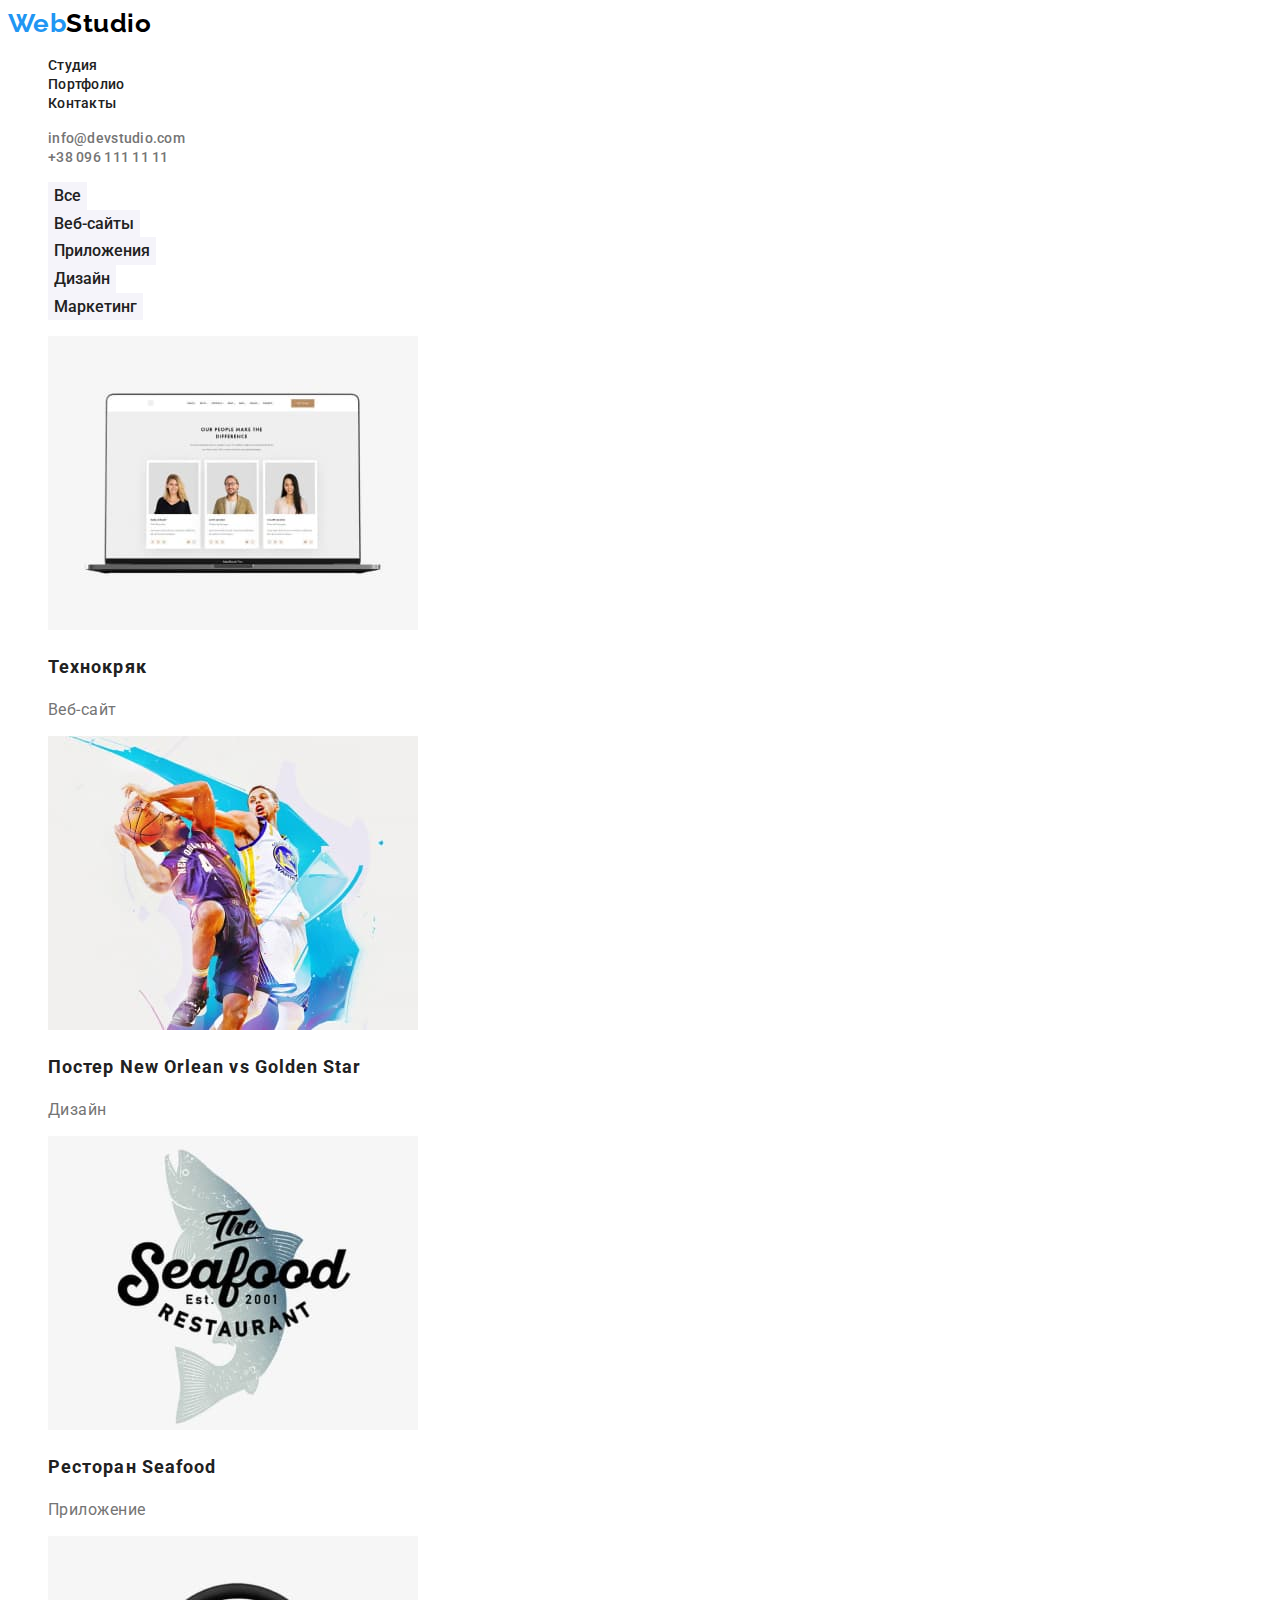
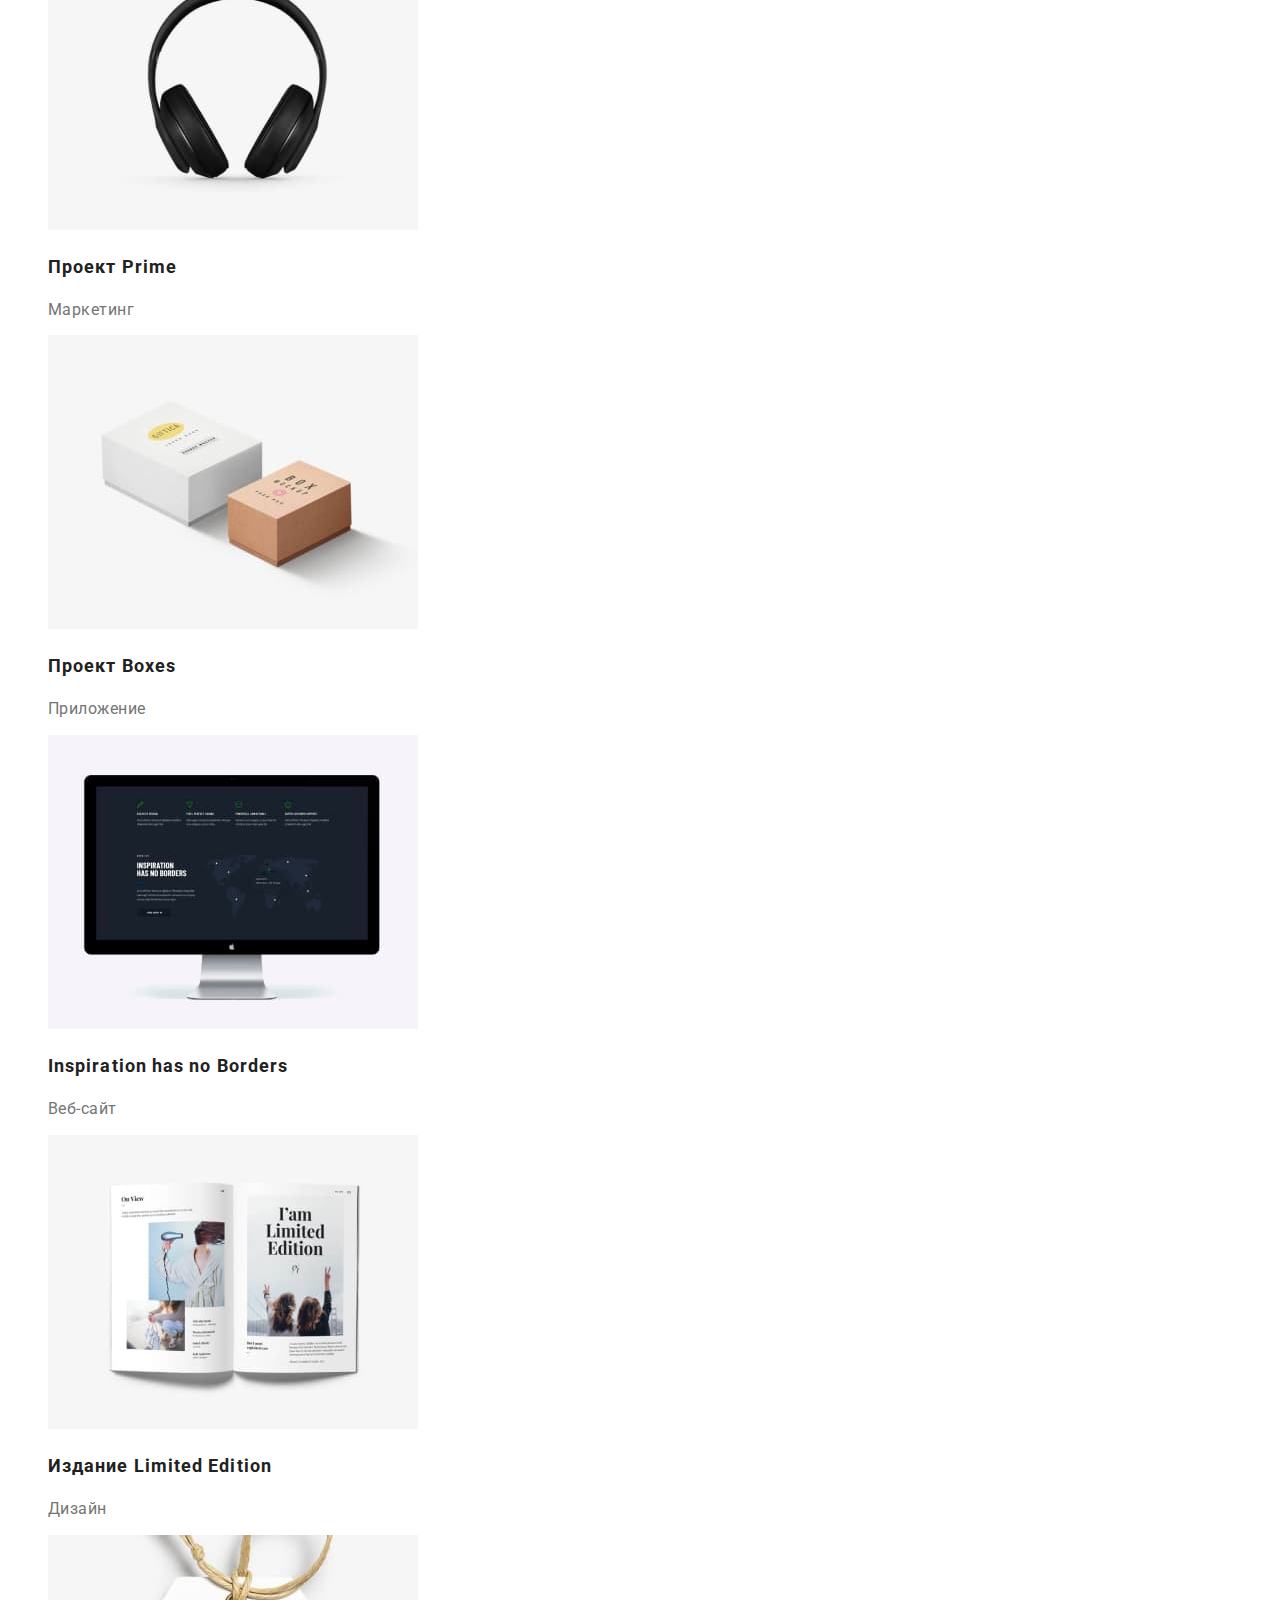
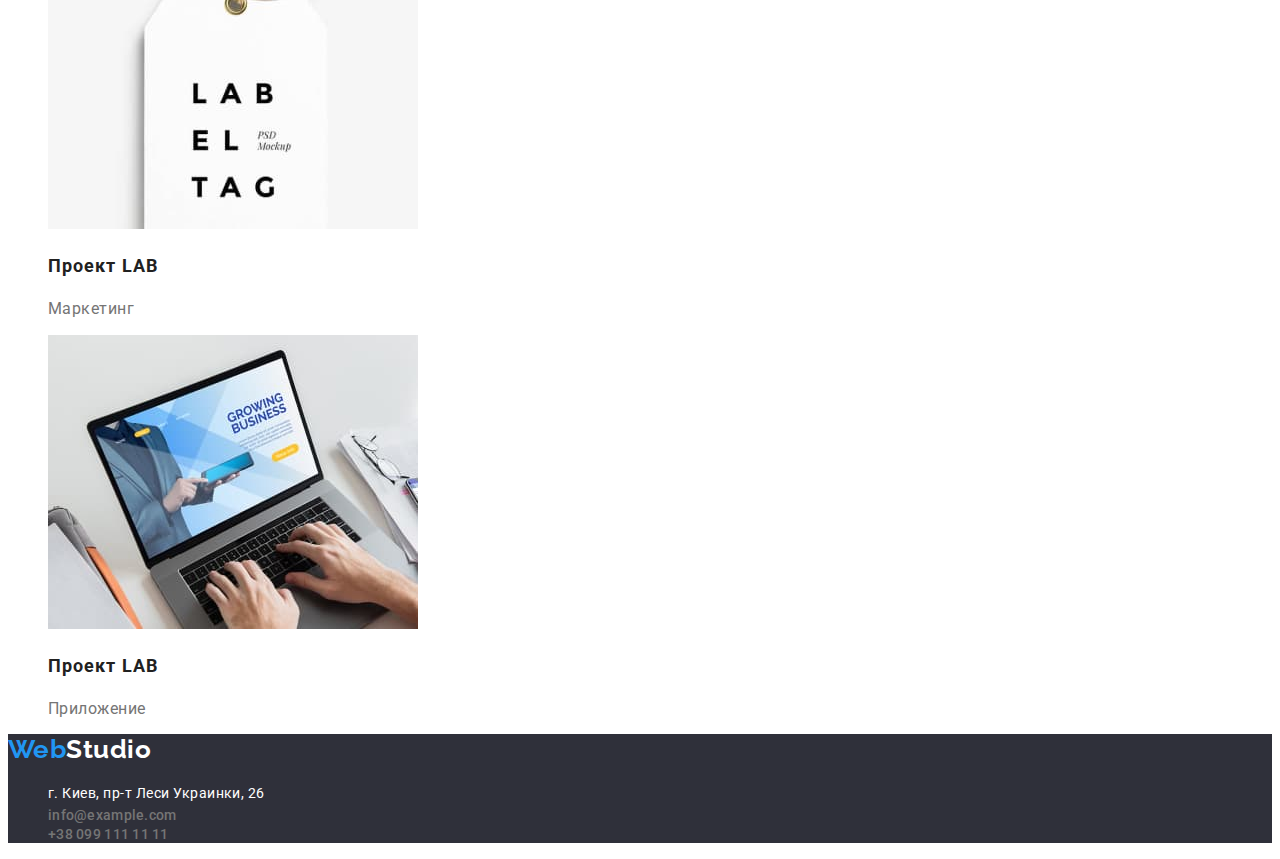
==== portfolio.html @ 804b34a3 "add files" ====
<!DOCTYPE html>
<html lang="ru">
    <head>
        <meta charset="UTF-8">
        <meta http-equiv="X-UA-Compatible" content="IE=edge">
        <meta name="viewport" content="width=device-width, initial-scale=1.0">
        <link rel="stylesheet" href="./css/styles.css">
        <link rel="preconnect" href="https://fonts.googleapis.com">
        <link rel="preconnect" href="https://fonts.gstatic.com" crossorigin>
        <link href="https://fonts.googleapis.com/css2?family=Raleway:wght@700&family=Roboto:wght@400;500;700;900&display=swap" rel="stylesheet">
        <title>WebStudio</title>
    </head>
<body>
    <header class="header">
        <nav class="header-nav">
            <a class="link-logo link" href="./index.html" lang="en">
            <span class="logo-web">Web</span><span class="logo-studio">Studio</span></a>
            <ul class="header-list list">
                <li class="header-item"><a href="./index.html" class="header-link link">Студия</a></li>
                <li class="header-item"><a href="./portfolio.html" class="header-link link">Портфолио</a></li>
                <li class="header-item"><a href="#contacts" class="header-link link">Контакты</a></li>
            </ul>
        </nav>
        <ul class="contacts-list list">
            <li><a href="mailto:info@devstudio.com" class="mail link">info@devstudio.com</a></li>
            <li><a href="tel:+380961111111" class="tel link">+38 096 111 11 11</a></li>
        </ul>
    </header>
    <main>
        <nav class="portfilio-nav">
            <ul class="portfilio-nav-list list">
                <li><button type="button" class="nav-btn">Все</button></li>
                <li><button type="button" class="nav-btn">Веб-сайты</button></li>
                <li><button type="button" class="nav-btn">Приложения</button></li>
                <li><button type="button" class="nav-btn">Дизайн</button></li>
                <li><button type="button" class="nav-btn">Маркетинг</button></li>
            </ul>
        </nav>
        <section class="posters">
            <ul class="posters-list list">
                <li><img src="./img/poster_1.jpg" alt="Технокряк" width="370" height="294"><h2 class="posters-title">Технокряк</h2><p class="text-ander-img">Веб-сайт</p></li>
                <li><img src="./img/poster_2.jpg" alt="Постер New Orlean vs Golden Star" width="370" height="294"><h2 class="posters-title">Постер New Orlean vs Golden Star</h2><p class="text-ander-img">Дизайн</p></li>
                <li><img src="./img/poster_3.jpg" alt="Ресторан Seafood" width="370" height="294"><h2 class="posters-title">Ресторан Seafood</h2><p class="text-ander-img">Приложение</p></li>
                <li><img src="./img/poster_4.jpg" alt="Проект Prime" width="370" height="294"><h2 class="posters-title">Проект Prime</h2><p class="text-ander-img">Маркетинг</p></li>
                <li><img src="./img/poster_5.jpg" alt="Проект Boxes" width="370" height="294"><h2 class="posters-title">Проект Boxes</h2><p class="text-ander-img">Приложение</p></li>
                <li><img src="./img/poster_6.jpg" alt="Inspiration has no Borders" width="370" height="294"><h2 class="posters-title">Inspiration has no Borders</h2><p class="text-ander-img">Веб-сайт</p></li>
                <li><img src="./img/poster_7.jpg" alt="Издание Limited Edition" width="370" height="294"><h2 class="posters-title">Издание Limited Edition</h2><p class="text-ander-img">Дизайн</p></li>
                <li><img src="./img/poster_8.jpg" alt="Проект LAB Маркетинг" width="370" height="294"><h2 class="posters-title">Проект LAB</h2><p class="text-ander-img">Маркетинг</p></li>
                <li><img src="./img/poster_9.jpg" alt="Проект LAB Приложение" width="370" height="294"><h2 class="posters-title">Проект LAB</h2><p class="text-ander-img">Приложение</p></li>
            </ul>
        </section>
    </main>
    <footer class="footer">
        <a class="link-logo link" href="./index.html" lang="en">
        <span class="logo-web">Web</span><span class="footer-logo-studio">Studio</span></a>
        <address>
            <a id="contacts"></a>
            <ul class="footer-list list">
                <li><a href="https://www.google.com/maps/place/%D0%B1%D1%83%D0%BB.+%D0%9B%D0%B5%D1%81%D0%B8+%D0%A3%D0%BA%D1%80%D0%B0%D0%B8%D0%BD%D0%BA%D0%B8,+26,+%D0%9A%D0%B8%D0%B5%D0%B2,+02000/@50.4265807,30.5383858,17z/data=!3m1!4b1!4m5!3m4!1s0x40d4cf0e033ecbe9:0x57a4dffefec77da0!8m2!3d50.4265807!4d30.5383858" target="_blank" rel="noopener noreferrer nofollow" class="address link">г. Киев, пр-т Леси Украинки, 26</a></li>
                <li><a href="mailto:info@example.com" class="mail link">info@example.com</a></li>
                <li><a href="tel:+380991111111" class="tel link">+38 099 111 11 11</a></li>
            </ul>
        </address>
    </footer>

</body>
</html>
---- css/styles.css ----
:root {
--accent-color: #2196F3;

}


body {
 /* color:#212121; */
font-family: 'Roboto', sans-serif;
font-size: 16px;
letter-spacing: 0.03em;
color: #757575;
}

.list {
    list-style: none;
}

.link {
    text-decoration: none;
}

/* ---------------------------------HEADER--------------------------*/

.link-logo {
font-family: 'Raleway';
font-style: normal;
font-weight: 700;
font-size: 26px;
line-height: 1.20;
}

.logo-web {
color: #2196F3; 
}

.logo-studio {
color: #000000;
}

.header-item {
color: #212121;
}
.header-link {
color: inherit;
font-weight: 500;
font-size: 14px;
line-height:1.10;
letter-spacing: 0.02em
}

.header-link:hover,
.header-link:focus {
color: var(--accent-color)
}

.mail {
font-family: 'Roboto';
font-style: normal;
font-weight: 500;
font-size: 14px;
line-height: 1.10;
letter-spacing: 0.02em;
color: #757575;
}

.mail:hover,
.mail:focus {
color: var(--accent-color)
}

.tel {
font-family: 'Roboto';
font-style: normal;
font-weight: 500;
font-size: 14px;
line-height: 1.10;
letter-spacing: 0.02em;
color: #757575;
}

.tel:hover,
.tel:focus {
color: var(--accent-color)
}

/* ----------------------Секция заказать услуги---------------- */
.services {
background-color: #2F303A;;
}

.services-title {
font-weight: 900;
font-size: 44px;
line-height: 1.36;
text-align: center;
letter-spacing: 0.06em;
text-transform: uppercase;
color: #FFFFFF;
}
.services-btn {
font-family: 'Roboto';
font-style: normal;
color: #FFFFFF;
background-color: #F5F4FA;
cursor: pointer;
border: none;
font-weight: 700;
font-size: 16px;
line-height: 1.90;
/* display: flex;
align-items: center;
text-align: center; */
letter-spacing: 0.06em;
background-color: #2196F3;
}

.services-btn:hover {
color: #FFFFFF;
background-color: #188CE8;
}

/* ----------------------------Преимущества-------------------- */

.advantages-sicret-title {
position: absolute;
white-space: nowrap;
width: 1px;
height: 1px;
overflow: hidden;
border: 0;
padding: 0;
clip: rect(0 0 0 0);
clip-path: inset(50%);
margin: -1px;
}
.advantages-title-list {
font-weight: 700;
font-size: 14px;
line-height: 1.10;
text-transform: uppercase;
color: #212121;
}
.text-after-title {
font-weight: 400;
font-size: 14px;
line-height: 1.70;
}

/* -------------------------Чем мы занимаемся---------------- */

.our-work-title {
font-weight: 700;
font-size: 36px;
line-height: 1.16;
text-align: center;
color: #212121;    
}

/* ---------------------------Наша команда----------------------- */

.our-team-title {
font-weight: 700;
font-size: 36px;
line-height: 1.16;
text-align: center;
color: #212121;
}

.our-team-name {
font-weight: 500;
font-size: 16px;
line-height: 1.18;
/* text-align: center; */
color: #212121;
}
.text-after-name {
font-size: 16px;
line-height: 1.18px;
/* text-align: center; */
}

/* ---------------------------------FOOTER-------------------- */

.footer-logo-studio {
font-family: 'Raleway';
font-style: normal;
color: #FFFFFF;
}


.footer {
background-color:#2F303A;
}

.address {
font-family: 'Roboto';
font-style: normal;
font-size: 14px;
line-height: 1.70;
color: #FFFFFF;
}

/* -----------------------------2page PORTFOLIO--------------- */

/* -----------------------------portfilio-nav----------------- */

.nav-btn {
font-family: 'Roboto';
font-style: normal;
font-weight: 500;
font-size: 16px;
line-height: 1.60;
color: #212121;
background-color: #F5F4FA;
cursor: pointer;
border: none;
}

.nav-btn:hover,
.nav-btn:focus {
color: #FFFFFF;
background-color: #2196F3;    
}

/* ---------------------------------POSTERS----------------- */

.posters-title {
font-weight: 700;
font-size: 18px;
line-height: 2.00;
letter-spacing: 0.06em;
color: #212121;
}
.text-ander-img {
font-family: 'Roboto';
font-style: normal;
font-size: 16px;
line-height: 1.18;
}
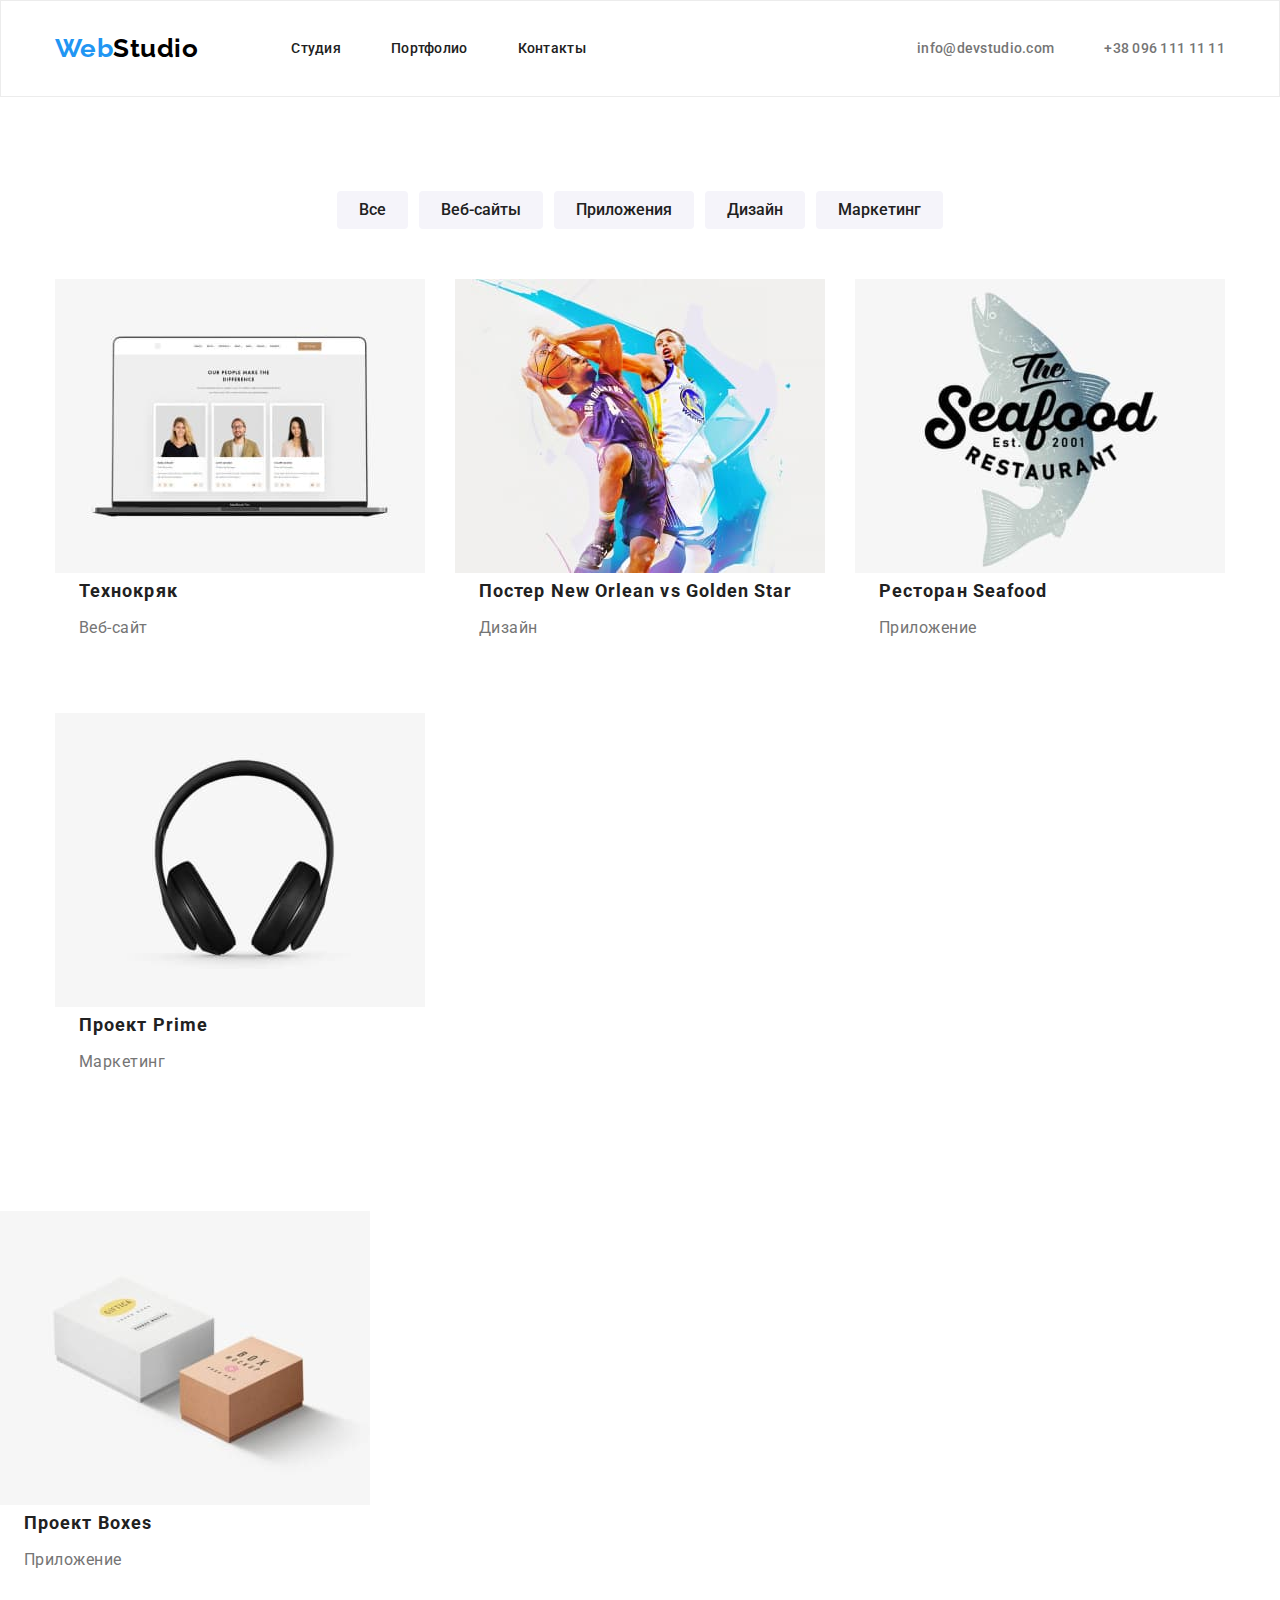
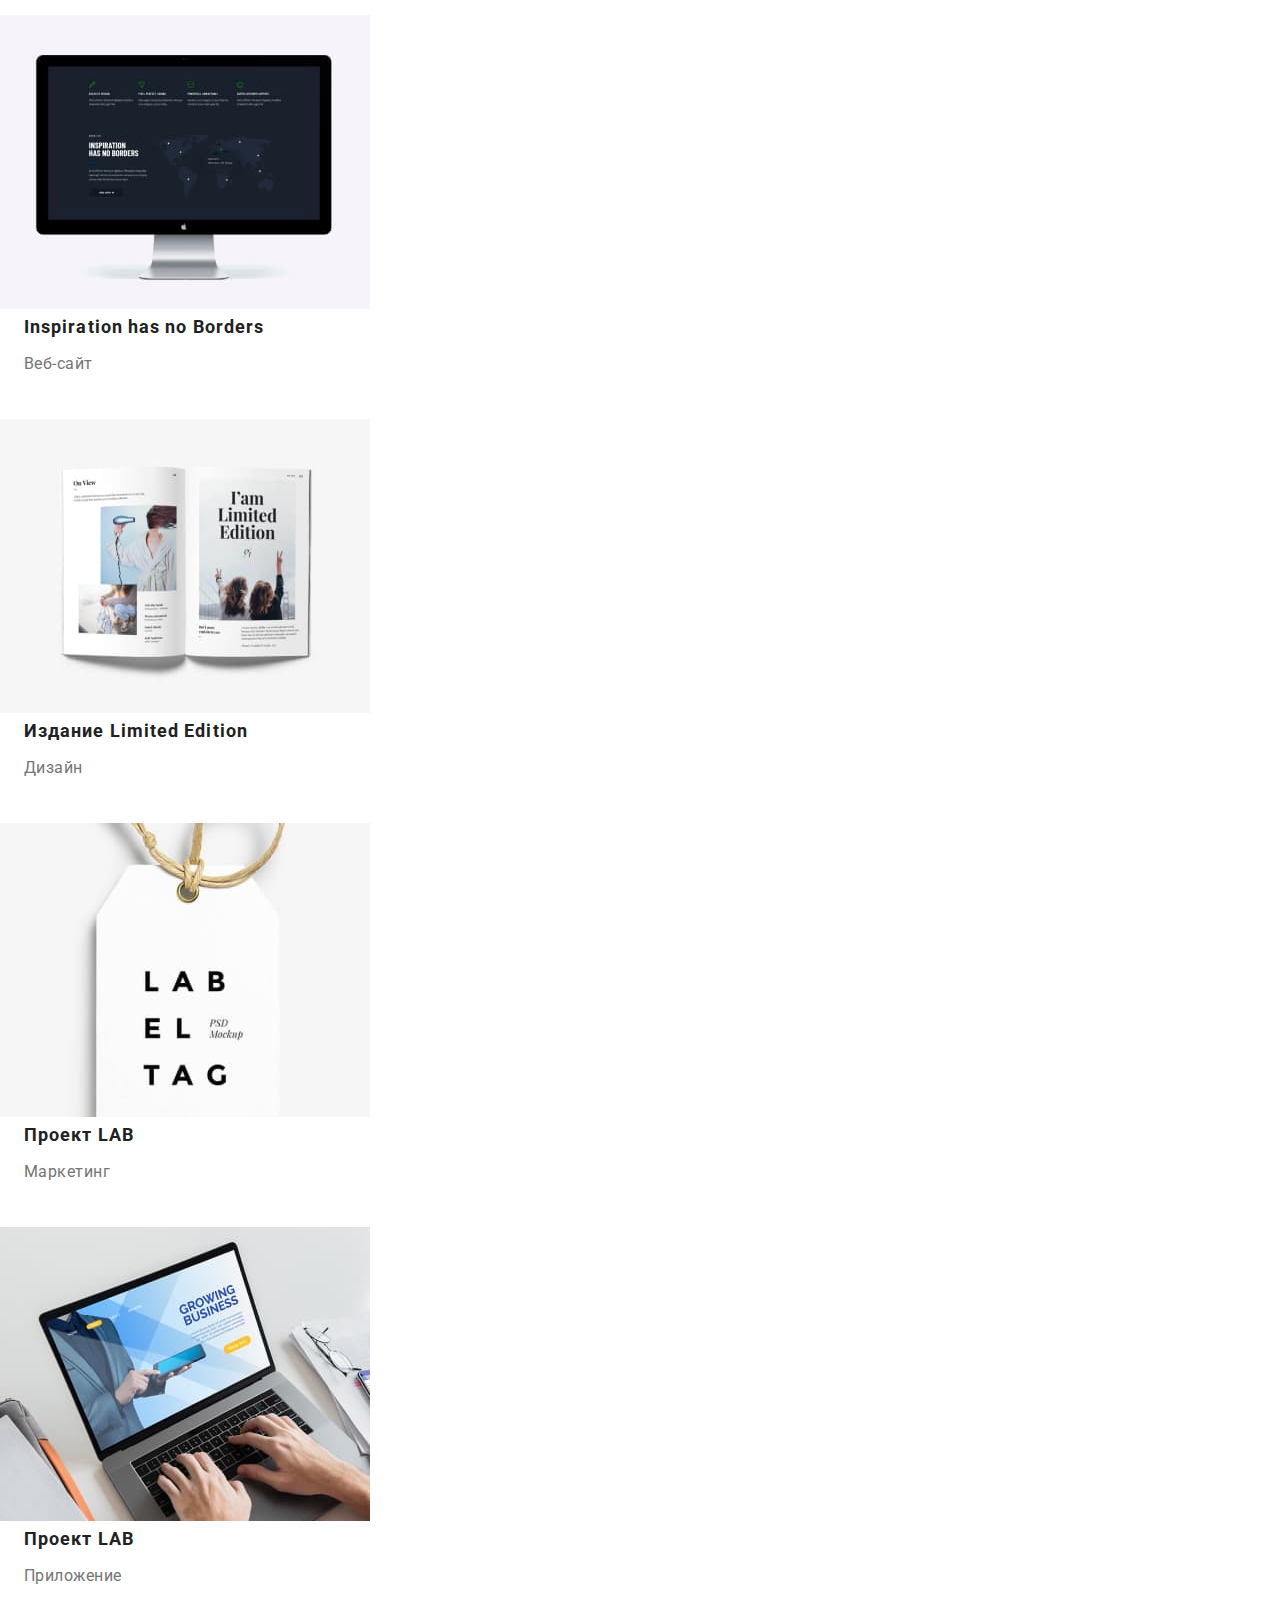
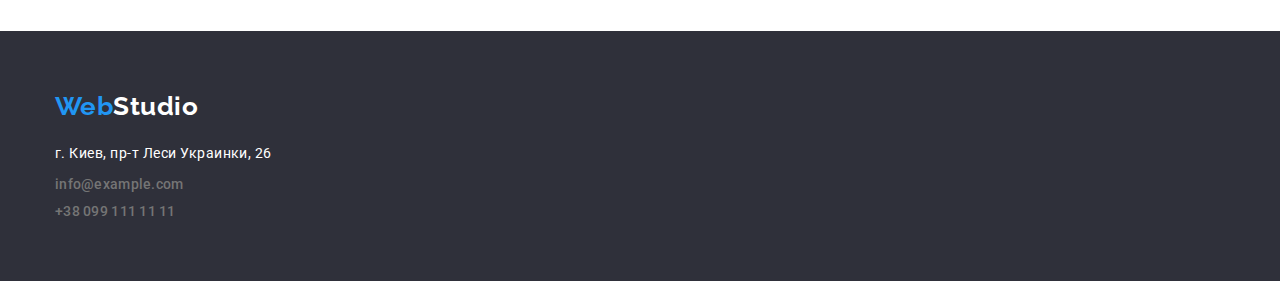
==== commit 76576c97: "flex and pading" ====
--- a/portfolio.html
+++ b/portfolio.html
@@ -4,14 +4,16 @@
         <meta charset="UTF-8">
         <meta http-equiv="X-UA-Compatible" content="IE=edge">
         <meta name="viewport" content="width=device-width, initial-scale=1.0">
-        <link rel="stylesheet" href="./css/styles.css">
         <link rel="preconnect" href="https://fonts.googleapis.com">
         <link rel="preconnect" href="https://fonts.gstatic.com" crossorigin>
         <link href="https://fonts.googleapis.com/css2?family=Raleway:wght@700&family=Roboto:wght@400;500;700;900&display=swap" rel="stylesheet">
+        <link rel="stylesheet" href="https://cdnjs.cloudflare.com/ajax/libs/modern-normalize/1.1.0/modern-normalize.min.css">
+        <link rel="stylesheet" href="./css/styles.css">
         <title>WebStudio</title>
     </head>
 <body>
     <header class="header">
+        <div class="container">
         <nav class="header-nav">
             <a class="link-logo link" href="./index.html" lang="en">
             <span class="logo-web">Web</span><span class="logo-studio">Studio</span></a>
@@ -21,47 +23,87 @@
                 <li class="header-item"><a href="#contacts" class="header-link link">Контакты</a></li>
             </ul>
         </nav>
+        <div class="header-contact">
         <ul class="contacts-list list">
             <li><a href="mailto:info@devstudio.com" class="mail link">info@devstudio.com</a></li>
             <li><a href="tel:+380961111111" class="tel link">+38 096 111 11 11</a></li>
         </ul>
+        </div>
+        </div>
     </header>
-    <main>
-        <nav class="portfilio-nav">
-            <ul class="portfilio-nav-list list">
-                <li><button type="button" class="nav-btn">Все</button></li>
-                <li><button type="button" class="nav-btn">Веб-сайты</button></li>
-                <li><button type="button" class="nav-btn">Приложения</button></li>
-                <li><button type="button" class="nav-btn">Дизайн</button></li>
-                <li><button type="button" class="nav-btn">Маркетинг</button></li>
+    <main class="main">
+        <div class="container">
+        <nav class="portfolio-nav">
+            <ul class="portfolio-nav-list list">
+                <li class="portfolio-btn"><button type="button" class="nav-btn">Все</button></li>
+                <li class="portfolio-btn"><button type="button" class="nav-btn">Веб-сайты</button></li>
+                <li class="portfolio-btn"><button type="button" class="nav-btn">Приложения</button></li>
+                <li class="portfolio-btn"><button type="button" class="nav-btn">Дизайн</button></li>
+                <li class="portfolio-btn"><button type="button" class="nav-btn">Маркетинг</button></li>
             </ul>
         </nav>
         <section class="posters">
             <ul class="posters-list list">
-                <li><img src="./img/poster_1.jpg" alt="Технокряк" width="370" height="294"><h2 class="posters-title">Технокряк</h2><p class="text-ander-img">Веб-сайт</p></li>
-                <li><img src="./img/poster_2.jpg" alt="Постер New Orlean vs Golden Star" width="370" height="294"><h2 class="posters-title">Постер New Orlean vs Golden Star</h2><p class="text-ander-img">Дизайн</p></li>
-                <li><img src="./img/poster_3.jpg" alt="Ресторан Seafood" width="370" height="294"><h2 class="posters-title">Ресторан Seafood</h2><p class="text-ander-img">Приложение</p></li>
-                <li><img src="./img/poster_4.jpg" alt="Проект Prime" width="370" height="294"><h2 class="posters-title">Проект Prime</h2><p class="text-ander-img">Маркетинг</p></li>
-                <li><img src="./img/poster_5.jpg" alt="Проект Boxes" width="370" height="294"><h2 class="posters-title">Проект Boxes</h2><p class="text-ander-img">Приложение</p></li>
-                <li><img src="./img/poster_6.jpg" alt="Inspiration has no Borders" width="370" height="294"><h2 class="posters-title">Inspiration has no Borders</h2><p class="text-ander-img">Веб-сайт</p></li>
-                <li><img src="./img/poster_7.jpg" alt="Издание Limited Edition" width="370" height="294"><h2 class="posters-title">Издание Limited Edition</h2><p class="text-ander-img">Дизайн</p></li>
-                <li><img src="./img/poster_8.jpg" alt="Проект LAB Маркетинг" width="370" height="294"><h2 class="posters-title">Проект LAB</h2><p class="text-ander-img">Маркетинг</p></li>
-                <li><img src="./img/poster_9.jpg" alt="Проект LAB Приложение" width="370" height="294"><h2 class="posters-title">Проект LAB</h2><p class="text-ander-img">Приложение</p></li>
+                <li class="posters-block">
+                    <img src="./img/poster_1.jpg" alt="Технокряк" width="370" height="294">
+                    <h2 class="posters-title">Технокряк</h2>
+                    <p class="text-ander-img">Веб-сайт</p>
+                </li>
+                <li class="posters-block">
+                    <img src="./img/poster_2.jpg" alt="Постер New Orlean vs Golden Star" width="370" height="294">
+                    <h2 class="posters-title">Постер New Orlean vs Golden Star</h2>
+                    <p class="text-ander-img">Дизайн</p>
+                </li>
+                <li class="posters-block">
+                    <img src="./img/poster_3.jpg" alt="Ресторан Seafood" width="370" height="294">
+                    <h2 class="posters-title">Ресторан Seafood</h2>
+                    <p class="text-ander-img">Приложение</p>
+                </li>
+                <li class="posters-block">
+                    <img src="./img/poster_4.jpg" alt="Проект Prime" width="370" height="294">
+                    <h2 class="posters-title">Проект Prime</h2>
+                    <p class="text-ander-img">Маркетинг</p></div>
+                </li>
+                <li class="posters-block">
+                    <img src="./img/poster_5.jpg" alt="Проект Boxes" width="370" height="294">
+                    <h2 class="posters-title">Проект Boxes</h2>
+                    <p class="text-ander-img">Приложение</p></div>
+                </li>
+                <li class="posters-block">
+                    <img src="./img/poster_6.jpg" alt="Inspiration has no Borders" width="370" height="294">
+                    <h2 class="posters-title">Inspiration has no Borders</h2>
+                    <p class="text-ander-img">Веб-сайт</p></div>
+                </li>
+                <li class="posters-block">
+                    <img src="./img/poster_7.jpg" alt="Издание Limited Edition" width="370" height="294">
+                    <h2 class="posters-title">Издание Limited Edition</h2>
+                    <p class="text-ander-img">Дизайн</p></div>
+                </li>
+                <li class="posters-block">
+                    <img src="./img/poster_8.jpg" alt="Проект LAB Маркетинг" width="370" height="294">
+                    <h2 class="posters-title">Проект LAB</h2>
+                    <p class="text-ander-img">Маркетинг</p>
+                </li>
+                <li class="posters-block"><img src="./img/poster_9.jpg" alt="Проект LAB Приложение" width="370" height="294">
+                    <h2 class="posters-title">Проект LAB</h2>
+                    <p class="text-ander-img">Приложение</p>
+                </li>
             </ul>
+        </div>
         </section>
     </main>
     <footer class="footer">
+        <div class="container">
         <a class="link-logo link" href="./index.html" lang="en">
         <span class="logo-web">Web</span><span class="footer-logo-studio">Studio</span></a>
-        <address>
-            <a id="contacts"></a>
+        <address id="contacts">
             <ul class="footer-list list">
-                <li><a href="https://www.google.com/maps/place/%D0%B1%D1%83%D0%BB.+%D0%9B%D0%B5%D1%81%D0%B8+%D0%A3%D0%BA%D1%80%D0%B0%D0%B8%D0%BD%D0%BA%D0%B8,+26,+%D0%9A%D0%B8%D0%B5%D0%B2,+02000/@50.4265807,30.5383858,17z/data=!3m1!4b1!4m5!3m4!1s0x40d4cf0e033ecbe9:0x57a4dffefec77da0!8m2!3d50.4265807!4d30.5383858" target="_blank" rel="noopener noreferrer nofollow" class="address link">г. Киев, пр-т Леси Украинки, 26</a></li>
-                <li><a href="mailto:info@example.com" class="mail link">info@example.com</a></li>
-                <li><a href="tel:+380991111111" class="tel link">+38 099 111 11 11</a></li>
+                <li class="footer-contact"><a href="https://www.google.com/maps/place/%D0%B1%D1%83%D0%BB.+%D0%9B%D0%B5%D1%81%D0%B8+%D0%A3%D0%BA%D1%80%D0%B0%D0%B8%D0%BD%D0%BA%D0%B8,+26,+%D0%9A%D0%B8%D0%B5%D0%B2,+02000/@50.4265807,30.5383858,17z/data=!3m1!4b1!4m5!3m4!1s0x40d4cf0e033ecbe9:0x57a4dffefec77da0!8m2!3d50.4265807!4d30.5383858" target="_blank" rel="noopener noreferrer nofollow" class="address link">г. Киев, пр-т Леси Украинки, 26</a></li>
+                <li class="footer-contact"><a href="mailto:info@example.com" class="mail link">info@example.com</a></li>
+                <li class="footer-contact"><a href="tel:+380991111111" class="tel link">+38 099 111 11 11</a></li>
             </ul>
         </address>
+        </div>
     </footer>
-
 </body>
 </html>--- a/css/styles.css
+++ b/css/styles.css
@@ -1,8 +1,6 @@
 :root {
 --accent-color: #2196F3;
-
-}
-
+}
 
 body {
  /* color:#212121; */
@@ -12,15 +10,51 @@
 color: #757575;
 }
 
+h1,h2,h3,h4,h5,h6,p {
+padding: 0;
+margin: 0;
+}
+
+img {
+    display: block;
+    max-width: 100%;
+    height: auto;
+}
+
 .list {
-    list-style: none;
+padding: 0;
+margin: 0;
+list-style: none;
 }
 
 .link {
-    text-decoration: none;
-}
-
-/* ---------------------------------HEADER--------------------------*/
+text-decoration: none;
+}
+
+.container {
+width: 1200px;
+padding-left: 15px;
+padding-right: 15px;
+margin: 0 auto;
+/* outline: 1px solid red; */
+}
+
+/* ---------------------------------HEADER--------------------------*/ 
+
+.header .container {
+display: flex;
+align-items: center;
+}
+.header {
+padding-top: 32px;
+padding-bottom: 32px;
+border: 1px solid #ECECEC;
+}
+
+.header-nav {
+display: flex;
+align-items: center;
+}
 
 .link-logo {
 font-family: 'Raleway';
@@ -28,6 +62,7 @@
 font-weight: 700;
 font-size: 26px;
 line-height: 1.20;
+margin-right: 93px;
 }
 
 .logo-web {
@@ -38,9 +73,18 @@
 color: #000000;
 }
 
+.header-list {
+display: flex;
+}
+
+.header-item:not(:last-child) {
+margin-right: 50px;
+}
+
 .header-item {
 color: #212121;
 }
+
 .header-link {
 color: inherit;
 font-weight: 500;
@@ -54,6 +98,14 @@
 color: var(--accent-color)
 }
 
+.header-contact {
+margin-left: auto;
+}
+
+.contacts-list {
+display: flex;
+}
+
 .mail {
 font-family: 'Roboto';
 font-style: normal;
@@ -62,6 +114,7 @@
 line-height: 1.10;
 letter-spacing: 0.02em;
 color: #757575;
+padding-right: 50px;
 }
 
 .mail:hover,
@@ -87,6 +140,14 @@
 /* ----------------------Секция заказать услуги---------------- */
 .services {
 background-color: #2F303A;;
+}
+
+.services-content {
+width: 696px;
+text-align: center;
+margin: 0 auto; 
+padding-top: 200px;
+padding-bottom: 200px; 
 }
 
 .services-title {
@@ -97,6 +158,7 @@
 letter-spacing: 0.06em;
 text-transform: uppercase;
 color: #FFFFFF;
+/* padding-top: 200px; */
 }
 .services-btn {
 font-family: 'Roboto';
@@ -108,11 +170,11 @@
 font-weight: 700;
 font-size: 16px;
 line-height: 1.90;
-/* display: flex;
-align-items: center;
-text-align: center; */
 letter-spacing: 0.06em;
 background-color: #2196F3;
+margin: 30px;
+padding: 10px 32px;
+border-radius: 4px;
 }
 
 .services-btn:hover {
@@ -134,12 +196,27 @@
 clip-path: inset(50%);
 margin: -1px;
 }
+
+.advantages-list {
+display: flex;
+padding-top: 94px;
+}
+
+.advantages-text-list {
+max-width: 270px;
+}
+
+.advantages-text-list:not(:last-child){
+margin-right: 30px;
+}
+
 .advantages-title-list {
 font-weight: 700;
 font-size: 14px;
 line-height: 1.10;
 text-transform: uppercase;
 color: #212121;
+padding-bottom: 10px;
 }
 .text-after-title {
 font-weight: 400;
@@ -154,10 +231,38 @@
 font-size: 36px;
 line-height: 1.16;
 text-align: center;
-color: #212121;    
+color: #212121;
+padding-top: 94px;
+padding-bottom: 50px;    
+}
+
+.our-work-list {
+display: flex;
+padding-bottom: 94px;
+}
+
+.our-work-img:not(:last-child){
+margin-right: 30px;
 }
 
 /* ---------------------------Наша команда----------------------- */
+
+.our-team {
+background-color: #F5F4FA;
+}
+
+.our-team-block {
+height: 368px;
+border-radius: 0px 0px 4px 4px;
+background-color: #FFFFFF;
+box-shadow: 0px 1px 3px rgba(0, 0, 0, 0.12), 
+0px 1px 1px rgba(0, 0, 0, 0.14), 
+0px 2px 1px rgba(0, 0, 0, 0.2);
+}
+
+.our-team-block:not(:last-child){
+margin-right: 30px;
+}
 
 .our-team-title {
 font-weight: 700;
@@ -165,19 +270,29 @@
 line-height: 1.16;
 text-align: center;
 color: #212121;
+padding-top: 94px;
+margin-bottom: 50px;
+}
+
+.our-team-list {
+display: flex;
+padding-bottom: 94px;
 }
 
 .our-team-name {
 font-weight: 500;
 font-size: 16px;
 line-height: 1.18;
-/* text-align: center; */
-color: #212121;
+text-align: center;
+color: #212121;
+padding-top: 30px;
+/* padding-bottom: 10px; */
 }
 .text-after-name {
 font-size: 16px;
 line-height: 1.18px;
-/* text-align: center; */
+text-align: center;
+margin-top: 10px;
 }
 
 /* ---------------------------------FOOTER-------------------- */
@@ -191,6 +306,16 @@
 
 .footer {
 background-color:#2F303A;
+padding-top: 60px;
+padding-bottom: 60px;
+}
+
+.footer-list {
+margin-top: 20px;
+}
+
+.footer-contact:not(:last-child) {
+margin-bottom: 9px;
 }
 
 .address {
@@ -224,6 +349,40 @@
 }
 
 /* ---------------------------------POSTERS----------------- */
+.posters {
+padding-bottom: 94px;
+}
+
+.portfolio-nav {
+padding-top: 94px;
+padding-bottom: 50px;
+}
+
+.portfolio-nav-list {
+display: flex;
+justify-content: center;
+}
+
+.nav-btn {
+padding: 6px 22px;
+border-radius: 4px;
+}
+
+.portfolio-btn:not(:last-child){
+margin-right: 11px; 
+}
+
+.posters-list {
+display: flex;
+flex-wrap: wrap;
+gap: 30px;
+}
+
+.posters-block {
+width: 370px;
+height: 404px;
+}
+
 
 .posters-title {
 font-weight: 700;
@@ -231,10 +390,13 @@
 line-height: 2.00;
 letter-spacing: 0.06em;
 color: #212121;
+padding-left: 24px;
+padding-bottom: 10px;
 }
 .text-ander-img {
 font-family: 'Roboto';
 font-style: normal;
 font-size: 16px;
 line-height: 1.18;
+padding-left: 24px;
 }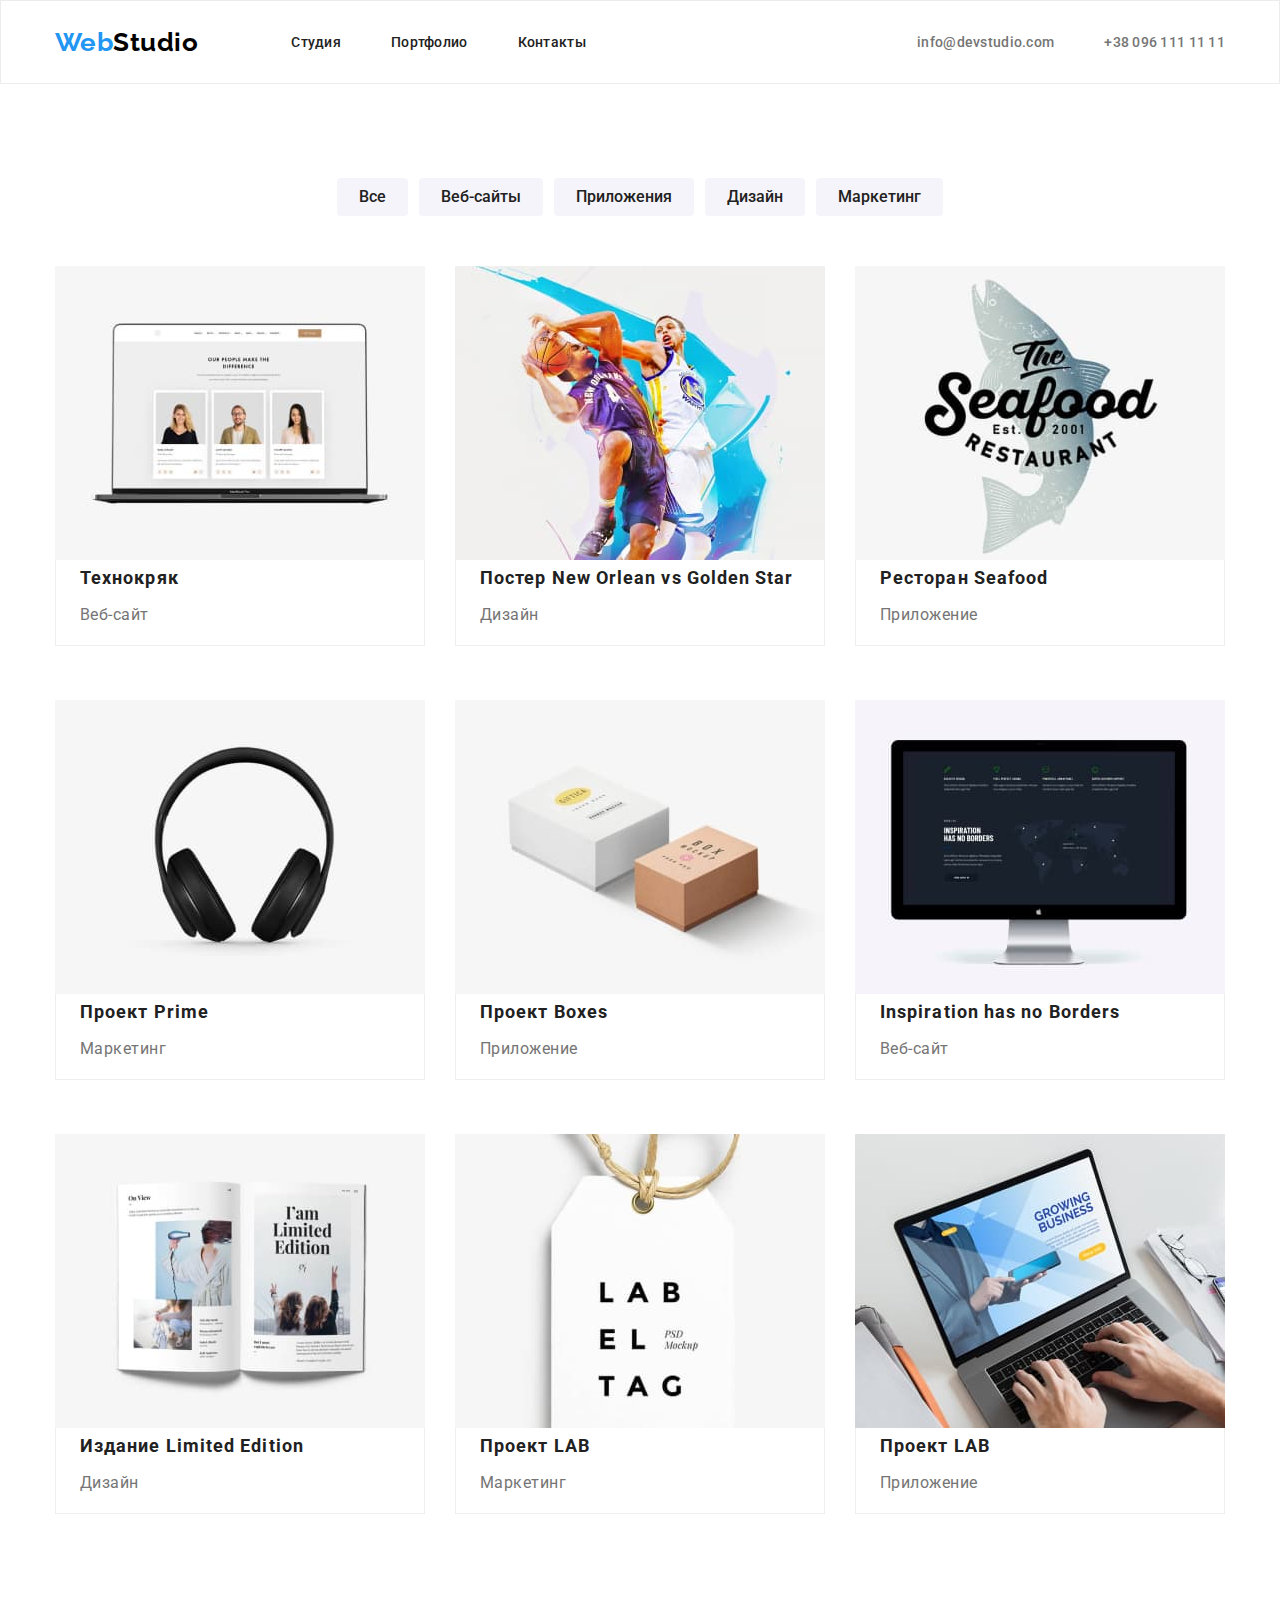
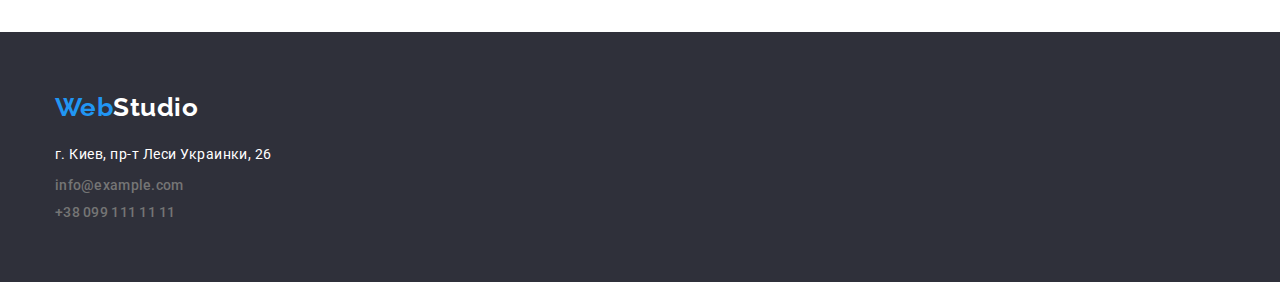
==== commit dd805550: "fix bag" ====
--- a/portfolio.html
+++ b/portfolio.html
@@ -46,47 +46,48 @@
             <ul class="posters-list list">
                 <li class="posters-block">
                     <img src="./img/poster_1.jpg" alt="Технокряк" width="370" height="294">
-                    <h2 class="posters-title">Технокряк</h2>
-                    <p class="text-ander-img">Веб-сайт</p>
+                    <div class="content-posters"><h2 class="posters-title">Технокряк</h2>
+                    <p class="text-ander-img">Веб-сайт</p></div>
                 </li>
                 <li class="posters-block">
                     <img src="./img/poster_2.jpg" alt="Постер New Orlean vs Golden Star" width="370" height="294">
-                    <h2 class="posters-title">Постер New Orlean vs Golden Star</h2>
-                    <p class="text-ander-img">Дизайн</p>
+                    <div class="content-posters"><h2 class="posters-title">Постер New Orlean vs Golden Star</h2>
+                    <p class="text-ander-img">Дизайн</p></div>
                 </li>
                 <li class="posters-block">
                     <img src="./img/poster_3.jpg" alt="Ресторан Seafood" width="370" height="294">
-                    <h2 class="posters-title">Ресторан Seafood</h2>
-                    <p class="text-ander-img">Приложение</p>
+                    <div class="content-posters"><h2 class="posters-title">Ресторан Seafood</h2>
+                    <p class="text-ander-img">Приложение</p></div>
                 </li>
                 <li class="posters-block">
                     <img src="./img/poster_4.jpg" alt="Проект Prime" width="370" height="294">
-                    <h2 class="posters-title">Проект Prime</h2>
+                    <div class="content-posters"><h2 class="posters-title">Проект Prime</h2>
                     <p class="text-ander-img">Маркетинг</p></div>
                 </li>
                 <li class="posters-block">
                     <img src="./img/poster_5.jpg" alt="Проект Boxes" width="370" height="294">
-                    <h2 class="posters-title">Проект Boxes</h2>
+                    <div class="content-posters"><h2 class="posters-title">Проект Boxes</h2>
                     <p class="text-ander-img">Приложение</p></div>
                 </li>
                 <li class="posters-block">
                     <img src="./img/poster_6.jpg" alt="Inspiration has no Borders" width="370" height="294">
-                    <h2 class="posters-title">Inspiration has no Borders</h2>
+                    <div class="content-posters"><h2 class="posters-title">Inspiration has no Borders</h2>
                     <p class="text-ander-img">Веб-сайт</p></div>
                 </li>
                 <li class="posters-block">
                     <img src="./img/poster_7.jpg" alt="Издание Limited Edition" width="370" height="294">
-                    <h2 class="posters-title">Издание Limited Edition</h2>
+                    <div class="content-posters"><h2 class="posters-title">Издание Limited Edition</h2>
                     <p class="text-ander-img">Дизайн</p></div>
                 </li>
                 <li class="posters-block">
                     <img src="./img/poster_8.jpg" alt="Проект LAB Маркетинг" width="370" height="294">
-                    <h2 class="posters-title">Проект LAB</h2>
-                    <p class="text-ander-img">Маркетинг</p>
+                    <div class="content-posters"><h2 class="posters-title">Проект LAB</h2>
+                    <p class="text-ander-img">Маркетинг</p></div>
                 </li>
                 <li class="posters-block"><img src="./img/poster_9.jpg" alt="Проект LAB Приложение" width="370" height="294">
-                    <h2 class="posters-title">Проект LAB</h2>
-                    <p class="text-ander-img">Приложение</p>
+                    <div class="content-posters">
+                        <h2 class="posters-title">Проект LAB</h2>
+                    <p class="text-ander-img">Приложение</p></div>
                 </li>
             </ul>
         </div>
--- a/css/styles.css
+++ b/css/styles.css
@@ -46,8 +46,8 @@
 align-items: center;
 }
 .header {
-padding-top: 32px;
-padding-bottom: 32px;
+/* padding-top: 32px;
+padding-bottom: 32px; */
 border: 1px solid #ECECEC;
 }
 
@@ -75,6 +75,8 @@
 
 .header-list {
 display: flex;
+padding-top: 32px;
+padding-bottom: 32px;
 }
 
 .header-item:not(:last-child) {
@@ -399,4 +401,11 @@
 font-size: 16px;
 line-height: 1.18;
 padding-left: 24px;
+}
+
+.content-posters {
+border-width: 0px 1px 1px 1px;
+border-style: solid;
+border-color: #EEEEEE;
+padding-bottom: 20px;
 }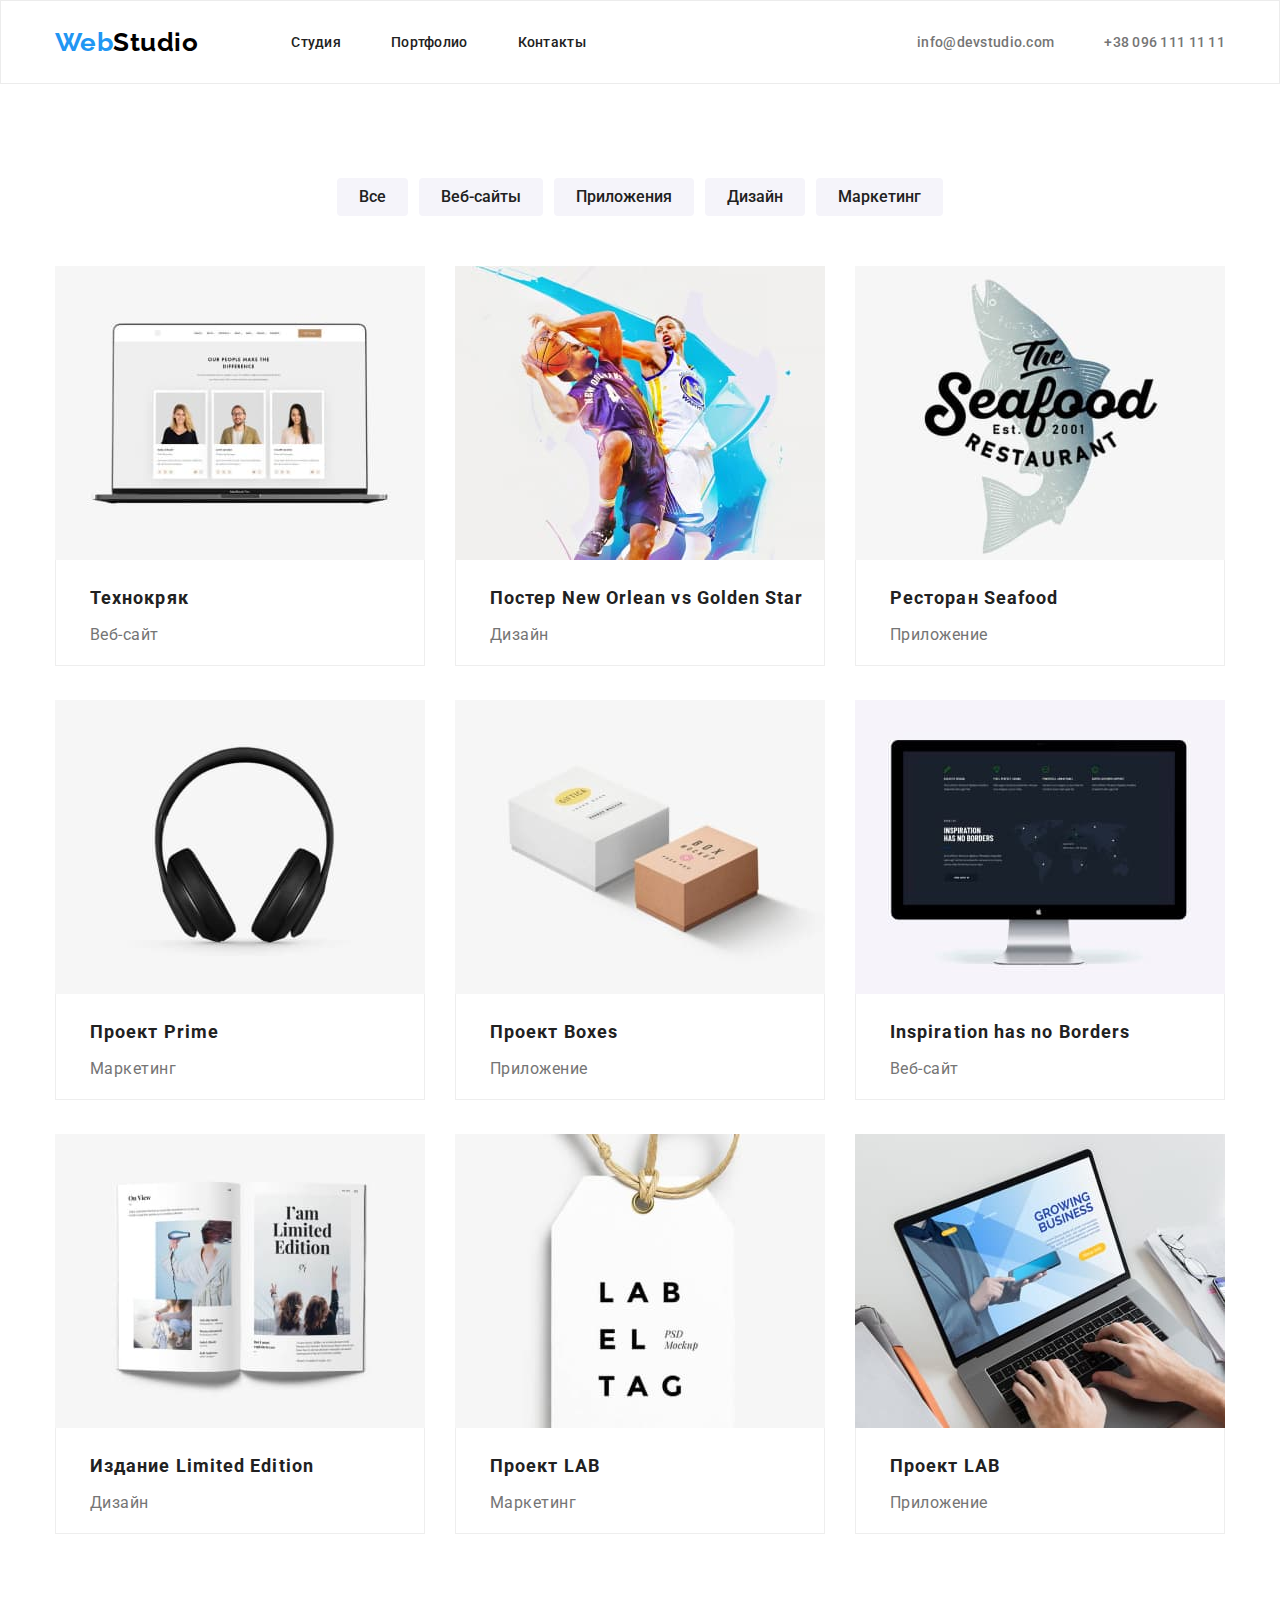
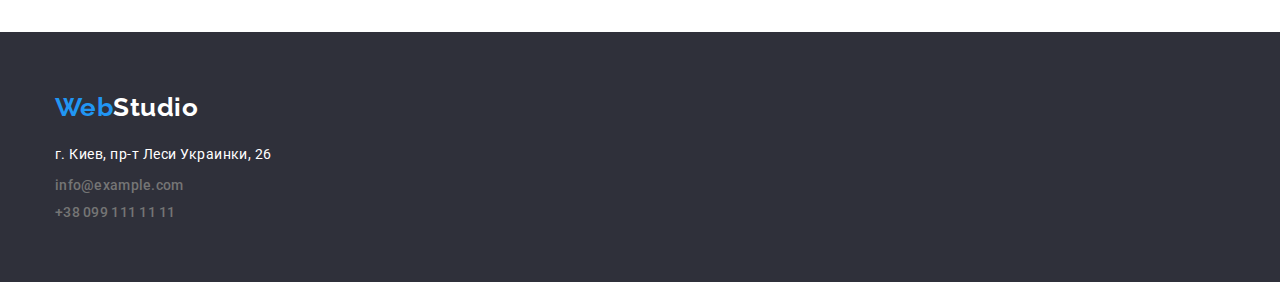
==== commit 8b0c07ae: "fix" ====
--- a/portfolio.html
+++ b/portfolio.html
@@ -32,8 +32,8 @@
         </div>
     </header>
     <main class="main">
+        <section class="team-section">
         <div class="container">
-        <nav class="portfolio-nav">
             <ul class="portfolio-nav-list list">
                 <li class="portfolio-btn"><button type="button" class="nav-btn">Все</button></li>
                 <li class="portfolio-btn"><button type="button" class="nav-btn">Веб-сайты</button></li>
@@ -41,8 +41,8 @@
                 <li class="portfolio-btn"><button type="button" class="nav-btn">Дизайн</button></li>
                 <li class="portfolio-btn"><button type="button" class="nav-btn">Маркетинг</button></li>
             </ul>
-        </nav>
         <section class="posters">
+            <h1 class="sicret-title">Портфолио</h1>
             <ul class="posters-list list">
                 <li class="posters-block">
                     <img src="./img/poster_1.jpg" alt="Технокряк" width="370" height="294">
@@ -92,6 +92,7 @@
             </ul>
         </div>
         </section>
+        </section>
     </main>
     <footer class="footer">
         <div class="container">
--- a/css/styles.css
+++ b/css/styles.css
@@ -16,9 +16,9 @@
 }
 
 img {
-    display: block;
-    max-width: 100%;
-    height: auto;
+display: block;
+max-width: 100%;
+height: auto;
 }
 
 .list {
@@ -39,6 +39,19 @@
 /* outline: 1px solid red; */
 }
 
+.team-section {
+padding-top: 94px;
+padding-bottom: 94px;   
+}
+
+.title {
+font-weight: 700;
+font-size: 36px;
+line-height: 1.16;
+text-align: center;
+color: #212121;
+}
+
 /* ---------------------------------HEADER--------------------------*/ 
 
 .header .container {
@@ -141,15 +154,15 @@
 
 /* ----------------------Секция заказать услуги---------------- */
 .services {
-background-color: #2F303A;;
+background-color: #2F303A;
+padding-top: 200px;
+padding-bottom: 200px; 
 }
 
 .services-content {
 width: 696px;
 text-align: center;
 margin: 0 auto; 
-padding-top: 200px;
-padding-bottom: 200px; 
 }
 
 .services-title {
@@ -160,7 +173,7 @@
 letter-spacing: 0.06em;
 text-transform: uppercase;
 color: #FFFFFF;
-/* padding-top: 200px; */
+margin-bottom: 30px;
 }
 .services-btn {
 font-family: 'Roboto';
@@ -174,7 +187,6 @@
 line-height: 1.90;
 letter-spacing: 0.06em;
 background-color: #2196F3;
-margin: 30px;
 padding: 10px 32px;
 border-radius: 4px;
 }
@@ -186,7 +198,11 @@
 
 /* ----------------------------Преимущества-------------------- */
 
-.advantages-sicret-title {
+.advantages {
+padding-top: 94px;
+}
+
+.sicret-title {
 position: absolute;
 white-space: nowrap;
 width: 1px;
@@ -201,7 +217,7 @@
 
 .advantages-list {
 display: flex;
-padding-top: 94px;
+/* padding-top: 94px; */
 }
 
 .advantages-text-list {
@@ -228,19 +244,9 @@
 
 /* -------------------------Чем мы занимаемся---------------- */
 
-.our-work-title {
-font-weight: 700;
-font-size: 36px;
-line-height: 1.16;
-text-align: center;
-color: #212121;
-padding-top: 94px;
-padding-bottom: 50px;    
-}
-
 .our-work-list {
 display: flex;
-padding-bottom: 94px;
+padding-top: 50px;
 }
 
 .our-work-img:not(:last-child){
@@ -251,10 +257,14 @@
 
 .our-team {
 background-color: #F5F4FA;
-}
-
-.our-team-block {
-height: 368px;
+padding-top: 94px;
+padding-bottom: 94px;
+}
+
+.content-team {
+width: 270px;
+height: 108px;
+padding-top: 30px;
 border-radius: 0px 0px 4px 4px;
 background-color: #FFFFFF;
 box-shadow: 0px 1px 3px rgba(0, 0, 0, 0.12), 
@@ -266,35 +276,25 @@
 margin-right: 30px;
 }
 
-.our-team-title {
-font-weight: 700;
-font-size: 36px;
-line-height: 1.16;
-text-align: center;
-color: #212121;
-padding-top: 94px;
-margin-bottom: 50px;
-}
-
 .our-team-list {
 display: flex;
-padding-bottom: 94px;
+margin-top: 50px;
 }
 
 .our-team-name {
 font-weight: 500;
 font-size: 16px;
-line-height: 1.18;
+line-height: 1.19;
 text-align: center;
 color: #212121;
-padding-top: 30px;
-/* padding-bottom: 10px; */
-}
+margin-bottom: 10px;
+}
+
 .text-after-name {
 font-size: 16px;
-line-height: 1.18px;
+line-height: 1.19px;
 text-align: center;
-margin-top: 10px;
+
 }
 
 /* ---------------------------------FOOTER-------------------- */
@@ -351,18 +351,11 @@
 }
 
 /* ---------------------------------POSTERS----------------- */
-.posters {
-padding-bottom: 94px;
-}
-
-.portfolio-nav {
-padding-top: 94px;
+
+.portfolio-nav-list {
+display: flex;
+justify-content: center;
 padding-bottom: 50px;
-}
-
-.portfolio-nav-list {
-display: flex;
-justify-content: center;
 }
 
 .nav-btn {
@@ -407,5 +400,5 @@
 border-width: 0px 1px 1px 1px;
 border-style: solid;
 border-color: #EEEEEE;
-padding-bottom: 20px;
+padding: 20px 10px;
 }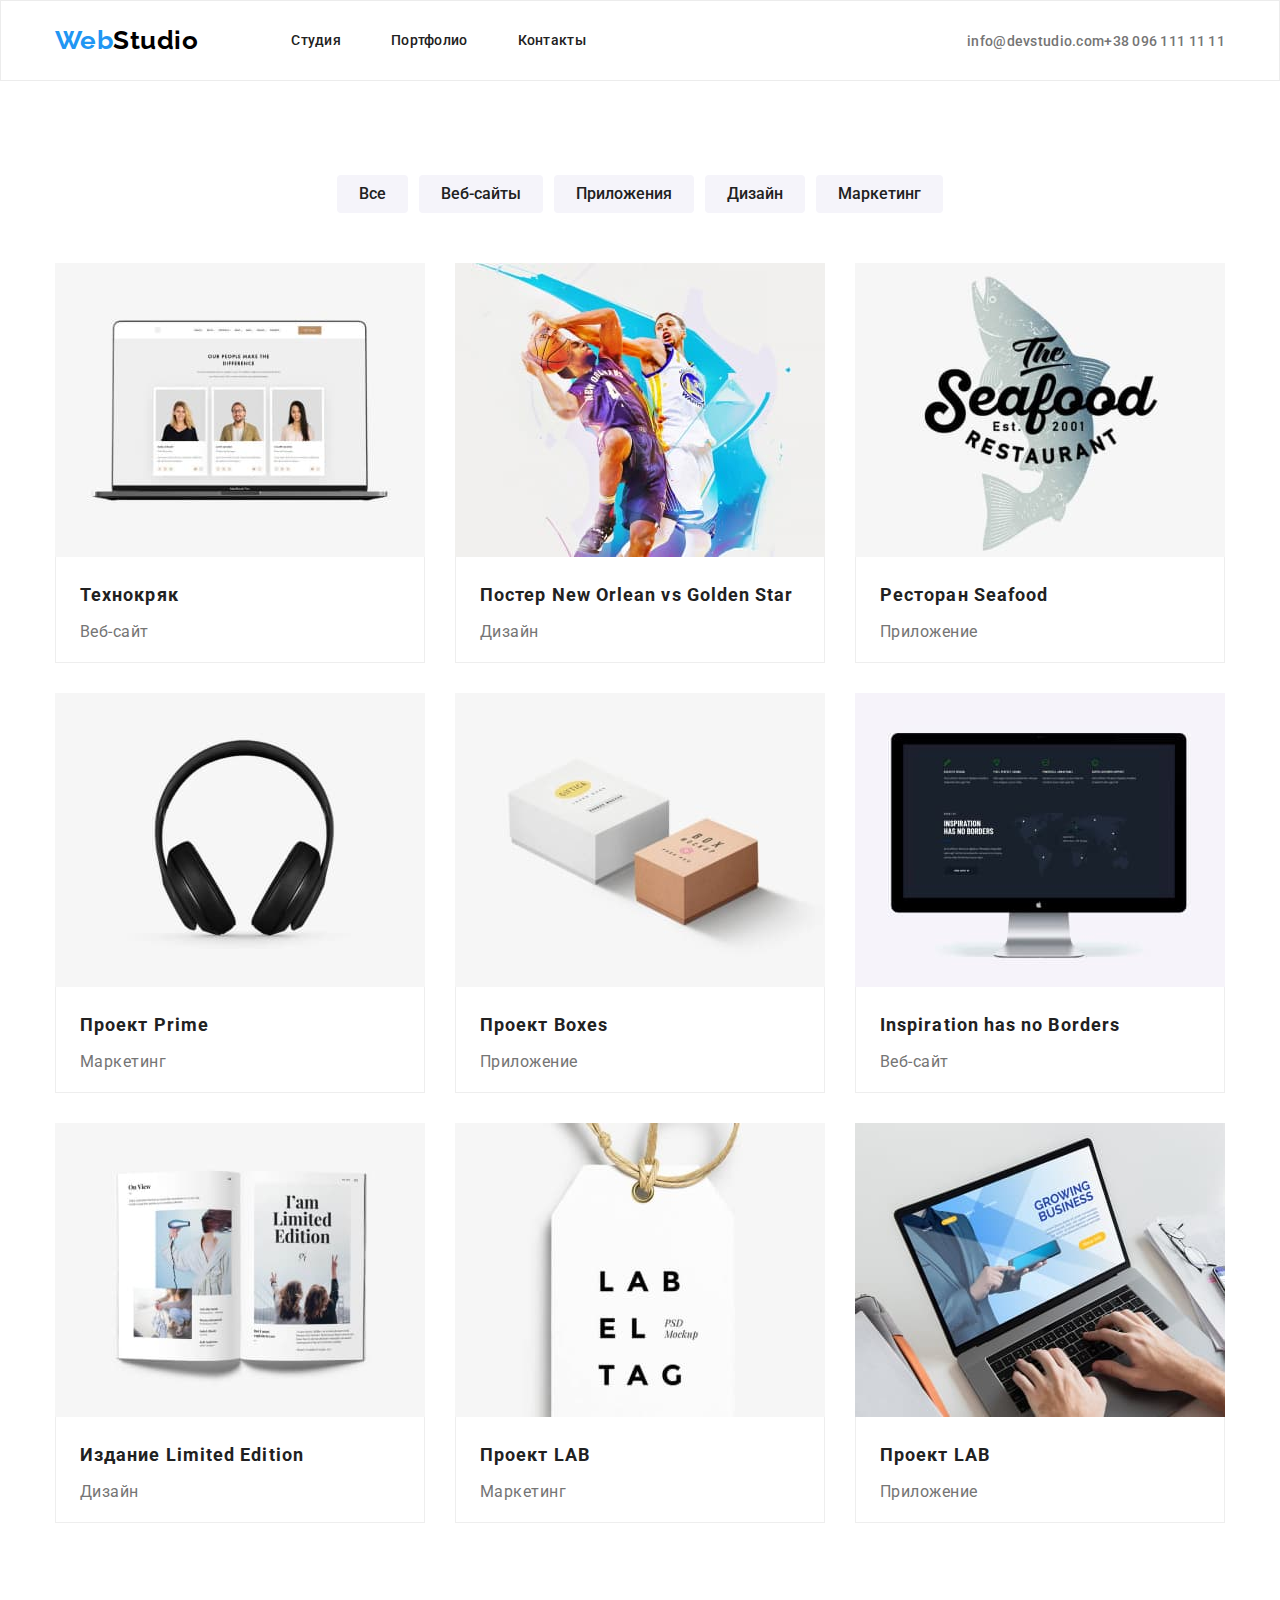
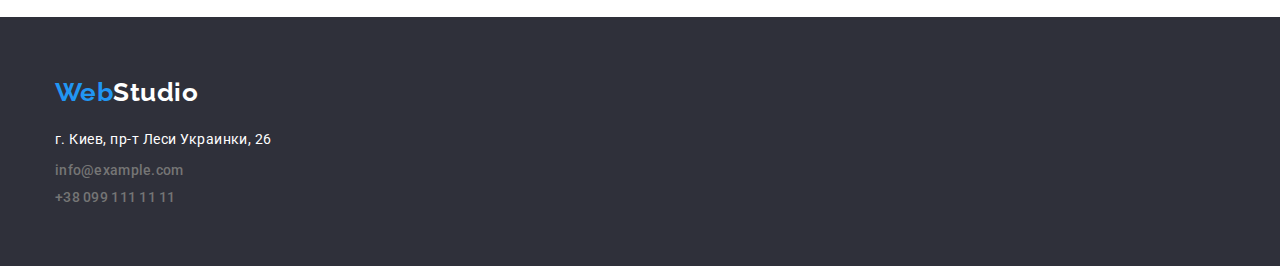
==== commit ddfb36fc: "new fix" ====
--- a/portfolio.html
+++ b/portfolio.html
@@ -25,14 +25,15 @@
         </nav>
         <div class="header-contact">
         <ul class="contacts-list list">
-            <li><a href="mailto:info@devstudio.com" class="mail link">info@devstudio.com</a></li>
-            <li><a href="tel:+380961111111" class="tel link">+38 096 111 11 11</a></li>
+            <li><a href="mailto:info@devstudio.com" class="contacts-link link">info@devstudio.com</a></li>
+            <li><a href="tel:+380961111111" class="contacts-link link">+38 096 111 11 11</a></li>
         </ul>
         </div>
         </div>
     </header>
     <main class="main">
         <section class="team-section">
+        <h1 class="sicret-title">Портфолио</h1>
         <div class="container">
             <ul class="portfolio-nav-list list">
                 <li class="portfolio-btn"><button type="button" class="nav-btn">Все</button></li>
@@ -41,8 +42,6 @@
                 <li class="portfolio-btn"><button type="button" class="nav-btn">Дизайн</button></li>
                 <li class="portfolio-btn"><button type="button" class="nav-btn">Маркетинг</button></li>
             </ul>
-        <section class="posters">
-            <h1 class="sicret-title">Портфолио</h1>
             <ul class="posters-list list">
                 <li class="posters-block">
                     <img src="./img/poster_1.jpg" alt="Технокряк" width="370" height="294">
@@ -92,7 +91,6 @@
             </ul>
         </div>
         </section>
-        </section>
     </main>
     <footer class="footer">
         <div class="container">
@@ -101,8 +99,8 @@
         <address id="contacts">
             <ul class="footer-list list">
                 <li class="footer-contact"><a href="https://www.google.com/maps/place/%D0%B1%D1%83%D0%BB.+%D0%9B%D0%B5%D1%81%D0%B8+%D0%A3%D0%BA%D1%80%D0%B0%D0%B8%D0%BD%D0%BA%D0%B8,+26,+%D0%9A%D0%B8%D0%B5%D0%B2,+02000/@50.4265807,30.5383858,17z/data=!3m1!4b1!4m5!3m4!1s0x40d4cf0e033ecbe9:0x57a4dffefec77da0!8m2!3d50.4265807!4d30.5383858" target="_blank" rel="noopener noreferrer nofollow" class="address link">г. Киев, пр-т Леси Украинки, 26</a></li>
-                <li class="footer-contact"><a href="mailto:info@example.com" class="mail link">info@example.com</a></li>
-                <li class="footer-contact"><a href="tel:+380991111111" class="tel link">+38 099 111 11 11</a></li>
+                <li class="footer-contact"><a href="mailto:info@example.com" class="contacts-link link">info@example.com</a></li>
+                <li class="footer-contact"><a href="tel:+380991111111" class="contacts-link link">+38 099 111 11 11</a></li>
             </ul>
         </address>
         </div>
--- a/css/styles.css
+++ b/css/styles.css
@@ -50,6 +50,7 @@
 line-height: 1.16;
 text-align: center;
 color: #212121;
+margin-bottom: 50px;
 }
 
 /* ---------------------------------HEADER--------------------------*/ 
@@ -59,8 +60,6 @@
 align-items: center;
 }
 .header {
-/* padding-top: 32px;
-padding-bottom: 32px; */
 border: 1px solid #ECECEC;
 }
 
@@ -75,7 +74,6 @@
 font-weight: 700;
 font-size: 26px;
 line-height: 1.20;
-margin-right: 93px;
 }
 
 .logo-web {
@@ -84,23 +82,25 @@
 
 .logo-studio {
 color: #000000;
+margin-right: 93px;
 }
 
 .header-list {
 display: flex;
+}
+
+.header-item:not(:last-child) {
+margin-right: 50px;
+}
+
+.header-item {
+color: #212121;
+}
+
+.header-link {
 padding-top: 32px;
 padding-bottom: 32px;
-}
-
-.header-item:not(:last-child) {
-margin-right: 50px;
-}
-
-.header-item {
-color: #212121;
-}
-
-.header-link {
+display: block;
 color: inherit;
 font-weight: 500;
 font-size: 14px;
@@ -121,7 +121,11 @@
 display: flex;
 }
 
-.mail {
+.contacts:not(:last-child) {
+margin-right: 50px;
+}
+
+.contacts-link {
 font-family: 'Roboto';
 font-style: normal;
 font-weight: 500;
@@ -129,26 +133,10 @@
 line-height: 1.10;
 letter-spacing: 0.02em;
 color: #757575;
-padding-right: 50px;
-}
-
-.mail:hover,
-.mail:focus {
-color: var(--accent-color)
-}
-
-.tel {
-font-family: 'Roboto';
-font-style: normal;
-font-weight: 500;
-font-size: 14px;
-line-height: 1.10;
-letter-spacing: 0.02em;
-color: #757575;
-}
-
-.tel:hover,
-.tel:focus {
+}
+
+.contacts-link:hover,
+.contacts-link:focus {
 color: var(--accent-color)
 }
 
@@ -246,9 +234,11 @@
 
 .our-work-list {
 display: flex;
-padding-top: 50px;
-}
-
+}
+
+.our-work-img {
+width: calc((100% - 60px) / 3);
+}
 .our-work-img:not(:last-child){
 margin-right: 30px;
 }
@@ -262,8 +252,7 @@
 }
 
 .content-team {
-width: 270px;
-height: 108px;
+padding-bottom: 30px;
 padding-top: 30px;
 border-radius: 0px 0px 4px 4px;
 background-color: #FFFFFF;
@@ -272,15 +261,18 @@
 0px 2px 1px rgba(0, 0, 0, 0.2);
 }
 
+.our-team-list {
+display: flex;
+}
+
+.our-team-block {
+width: calc((100% - 90px) / 4);
+}
+
 .our-team-block:not(:last-child){
 margin-right: 30px;
 }
 
-.our-team-list {
-display: flex;
-margin-top: 50px;
-}
-
 .our-team-name {
 font-weight: 500;
 font-size: 16px;
@@ -292,7 +284,7 @@
 
 .text-after-name {
 font-size: 16px;
-line-height: 1.19px;
+line-height: 1.19;
 text-align: center;
 
 }
@@ -370,14 +362,21 @@
 .posters-list {
 display: flex;
 flex-wrap: wrap;
-gap: 30px;
 }
 
 .posters-block {
-width: 370px;
-height: 404px;
-}
-
+width: calc((100% - 60px) / 3);
+margin-right: 30px;
+margin-bottom: 30px;
+}
+
+.posters-block:nth-child(3n) {
+margin-right: 0;
+}
+
+.posters-block:nth-child(n + 6) {
+margin-bottom: 0;
+}
 
 .posters-title {
 font-weight: 700;
@@ -385,7 +384,6 @@
 line-height: 2.00;
 letter-spacing: 0.06em;
 color: #212121;
-padding-left: 24px;
 padding-bottom: 10px;
 }
 .text-ander-img {
@@ -393,12 +391,11 @@
 font-style: normal;
 font-size: 16px;
 line-height: 1.18;
-padding-left: 24px;
 }
 
 .content-posters {
 border-width: 0px 1px 1px 1px;
 border-style: solid;
 border-color: #EEEEEE;
-padding: 20px 10px;
+padding: 20px 24px;
 }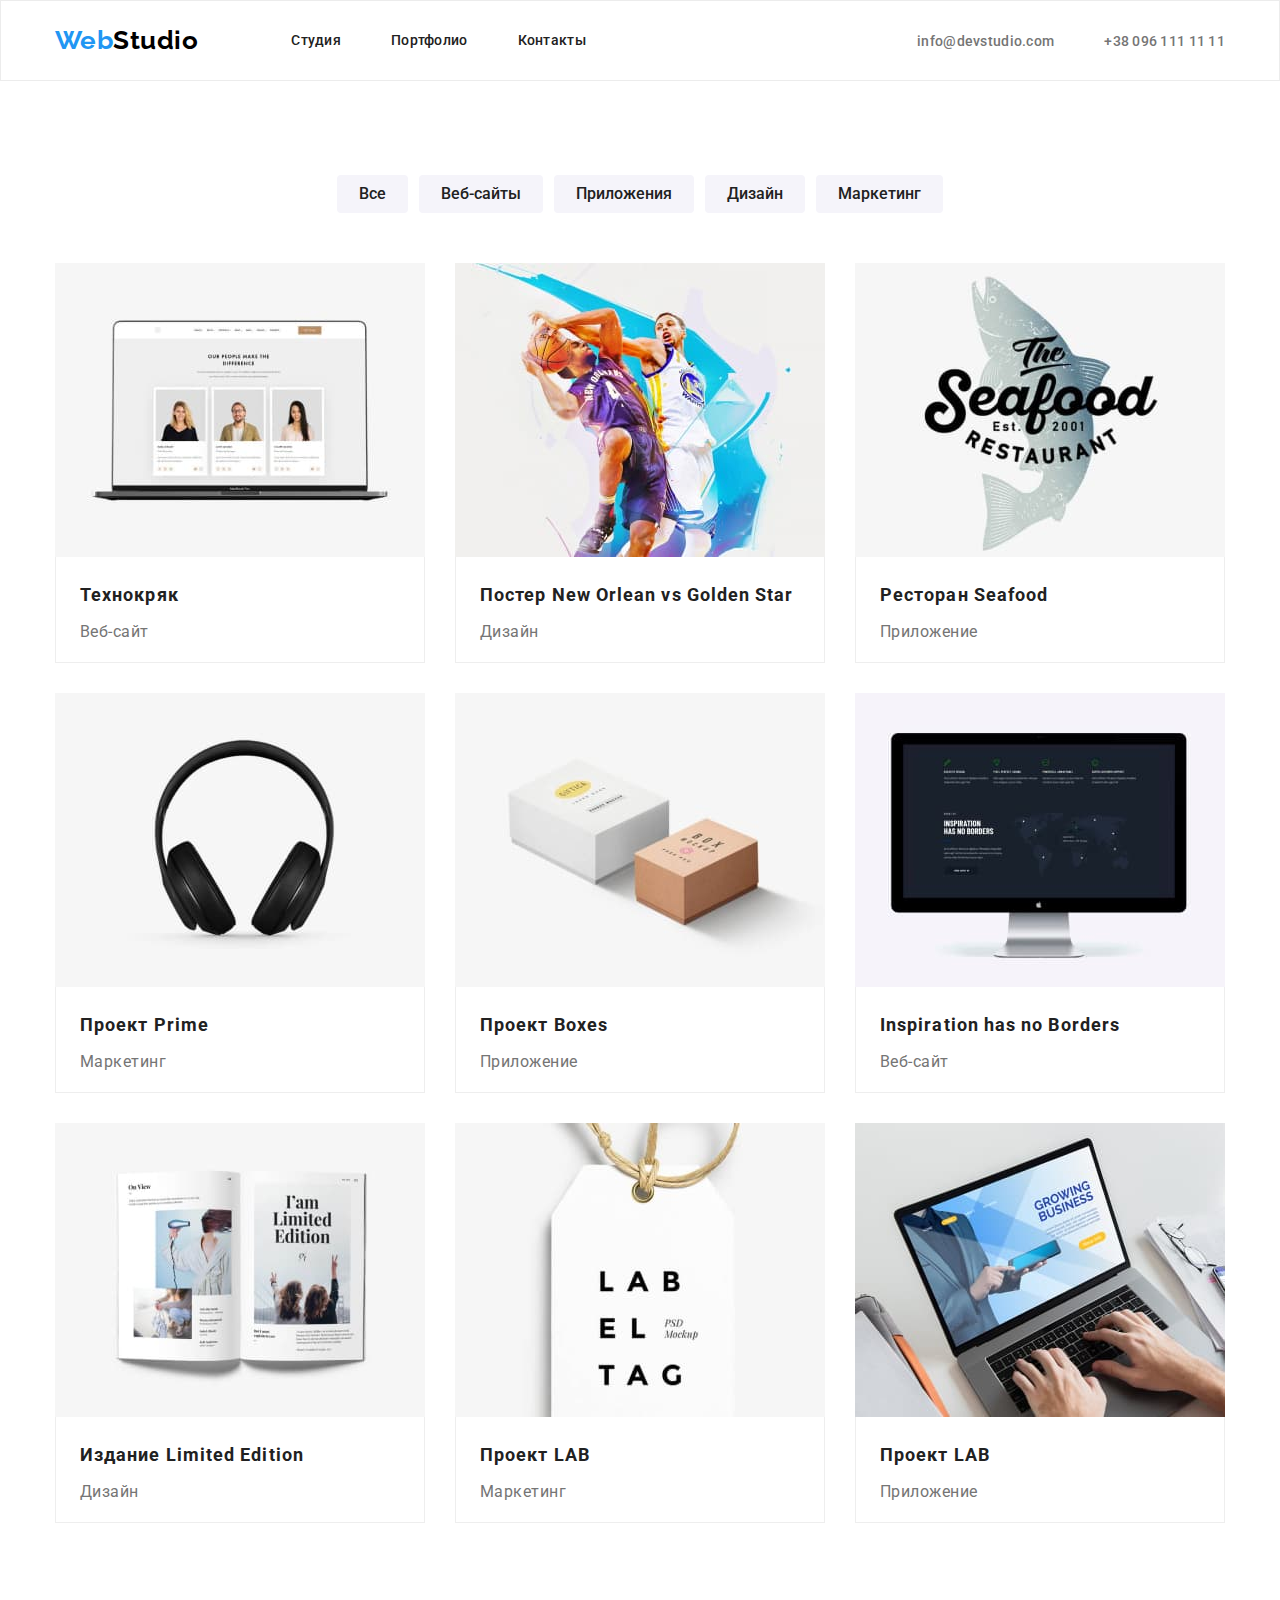
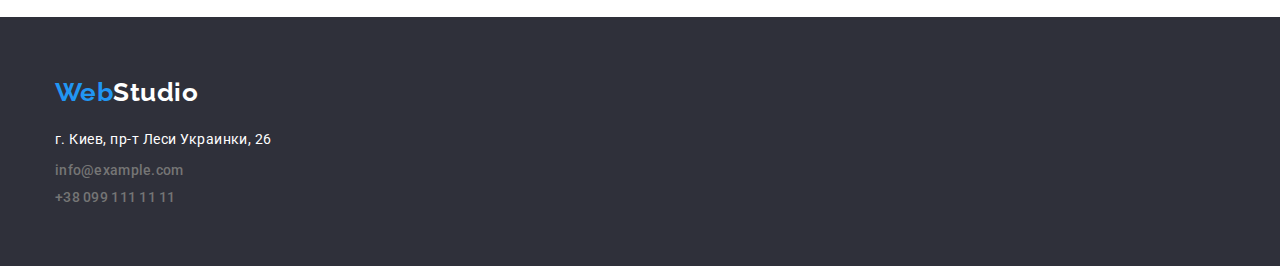
==== commit 9ad960cf: "last fix" ====
--- a/portfolio.html
+++ b/portfolio.html
@@ -25,14 +25,14 @@
         </nav>
         <div class="header-contact">
         <ul class="contacts-list list">
-            <li><a href="mailto:info@devstudio.com" class="contacts-link link">info@devstudio.com</a></li>
-            <li><a href="tel:+380961111111" class="contacts-link link">+38 096 111 11 11</a></li>
+            <li class="contacts"><a href="mailto:info@devstudio.com" class="contacts-link link">info@devstudio.com</a></li>
+            <li class="contacts"><a href="tel:+380961111111" class="contacts-link link">+38 096 111 11 11</a></li>
         </ul>
         </div>
         </div>
     </header>
     <main class="main">
-        <section class="team-section">
+        <section class="portfolio section">
         <h1 class="sicret-title">Портфолио</h1>
         <div class="container">
             <ul class="portfolio-nav-list list">
--- a/css/styles.css
+++ b/css/styles.css
@@ -39,7 +39,7 @@
 /* outline: 1px solid red; */
 }
 
-.team-section {
+.section {
 padding-top: 94px;
 padding-bottom: 94px;   
 }
@@ -148,7 +148,7 @@
 }
 
 .services-content {
-width: 696px;
+max-width: 696px;
 text-align: center;
 margin: 0 auto; 
 }
@@ -187,7 +187,7 @@
 /* ----------------------------Преимущества-------------------- */
 
 .advantages {
-padding-top: 94px;
+padding-bottom: 0px;
 }
 
 .sicret-title {
@@ -205,11 +205,10 @@
 
 .advantages-list {
 display: flex;
-/* padding-top: 94px; */
 }
 
 .advantages-text-list {
-max-width: 270px;
+width: calc((100% - 90px) / 4);
 }
 
 .advantages-text-list:not(:last-child){
@@ -247,8 +246,8 @@
 
 .our-team {
 background-color: #F5F4FA;
-padding-top: 94px;
-padding-bottom: 94px;
+/* padding-top: 94px;
+padding-bottom: 94px; */
 }
 
 .content-team {
